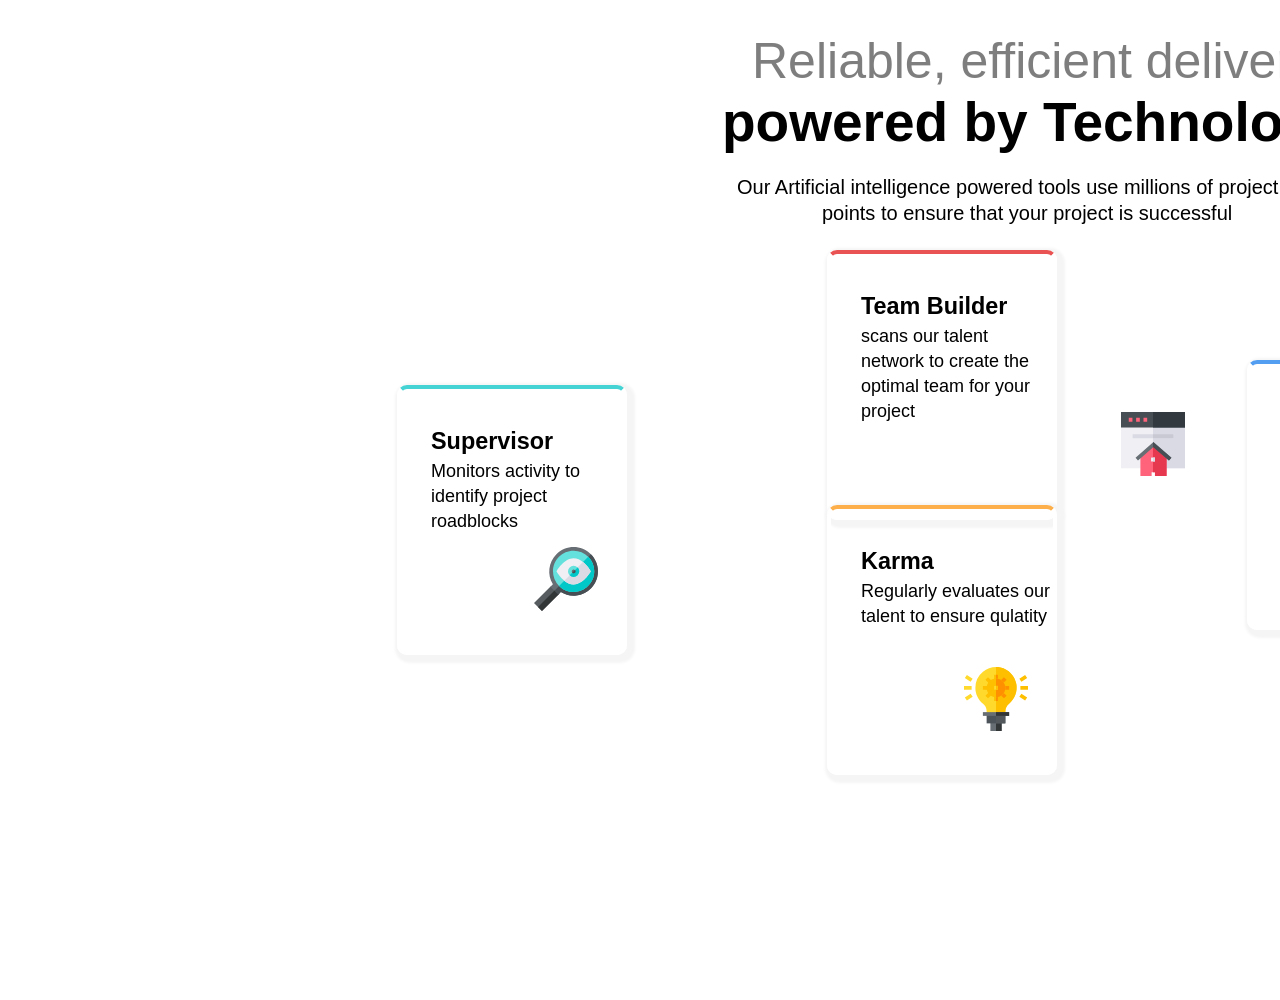
==== index.html @ bf48069d "Rename Four_card.html to index.html" ====
<html>

<head>
  <title>Four card feature section</title>
  <link rel="stylesheet" href="./Four_card.css">
</head>

<body>
  <section>
    <h1>Reliable, efficient delivery</h1>
    <h2>powered by Technology</h2> <br>
    <p>Our Artificial intelligence powered tools use millions of project data</p>
    <summary>points to ensure that your project is successful</summary>
    <div id="box1">
      <h3><br>Team Builder</h3>
      <p1>scans our talent network to create the optimal team for your project</p1><img src="./icon-team-builder.svg"
        alt="">
    </div>
    <div id="box2"><br>
      <h3>Supervisor</h3>
      <p2>Monitors activity to identify project roadblocks</p2><img src="./image copy.png" alt="">
    </div>
    <div id="box3"><br>
      <h3>Calculator</h3>
      <p3>Uses data from past projects to provide better delivery estimates</p3><img src="./image.png" alt="">
    </div>
    <div id="box4"><br>
      <h3>Karma</h3>
      <p4>Regularly evaluates our talent to ensure qulatity</p4><img src="./icon-karma.svg" alt="">
    </div>
  </section>
</body>

</html>
---- Four_card.css ----
*{
    margin: 0;
    padding: 0;
    box-sizing: border-box;
    font-family:Arial, Helvetica, sans-serif;
}
section{
    border: 2px solid white;
    height: 1000px;
    width: 1700px;
}
h1{
    padding-top: 30px;
    position: relative;
    left: 750px;
    font-size: 50px;
    font-weight: 5;
    opacity: 0.5;
}
h2{
    font-size: 55px;
    position: relative;
    left: 720px;
}
p{
    position: relative;
    left: 180px;
    display: flex;
    align-items: center;
    justify-content: center;
    font-size: 20px;
    line-height: 1.5;
}
summary{
    position: relative;
    left: 820px;
    font-size: 20px;
}

div{
    height: 30vh;
    width: 18vw;
    border: 1px solid;
    margin: 25px;
    border: 4px solid white;
    border-radius: 10px;
    box-shadow: 3px 3px 3px 5px whitesmoke;
    text-align: left;
    line-height: 35px;
    padding-left:  30px;
    font-size: 20px;
    font-weight: bolder;  

}
#box1{
    border-top-color: hsl(0, 78%, 62%);
    position: relative;
    left: 800px;
}
#box2{
    position: relative;
    left: 370px;
    bottom: 160px;
    border-top-color:hsl(180, 62%, 55%);
}
#box3{
    position: relative;
    bottom: 480px;
    left: 1220px;
    border-top-color:hsl(212, 86%, 64%);
}
#box4{
    position:relative;
    bottom: 630px;
    left: 800px;
    border-top-color:hsl(34, 97%, 64%);  
}
#box1 img{
    position: absolute;
    left: 290px;
    bottom: 40px;
}
#box2 img{
    position: absolute;
    bottom: 40px;
    right: 25px;
}
#box3 img{
    position: absolute;
    bottom: 40px;
    right: 25px;
}
#box4 img{
    position: absolute;
    bottom: 40px;
    right: 25px;
}
p1,p2,p3,p4{
    font-weight: lighter;
    font-size: 18px;
    line-height: 25px;
}
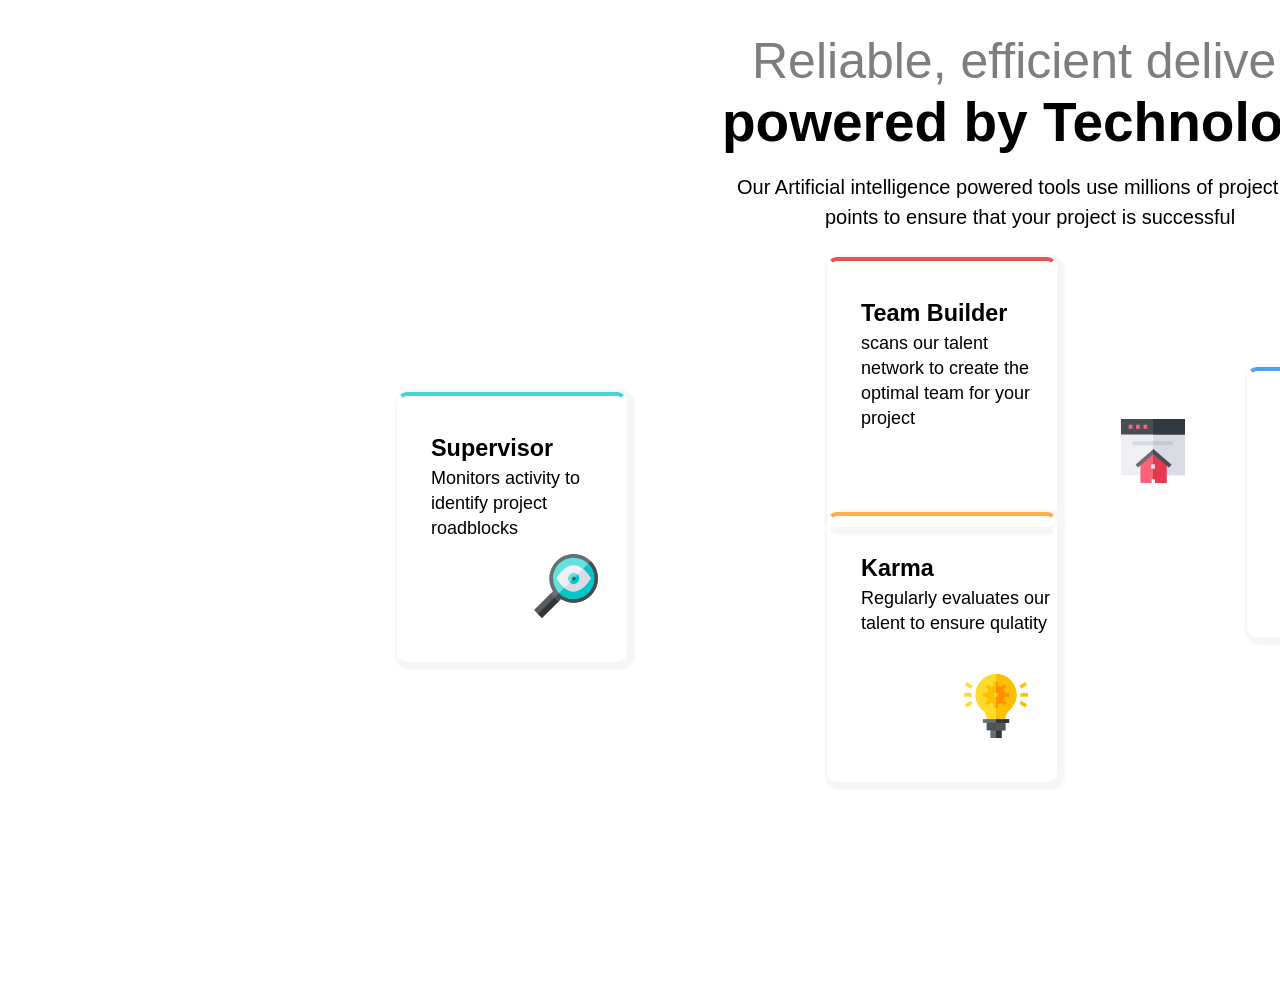
==== commit 788f0aab: "Refactor index.html for improved semantics Added main tag and improved structure for better semantic" ====
--- a/index.html
+++ b/index.html
@@ -1,4 +1,4 @@
-<html>
+<html lang="en">
 
 <head>
   <title>Four card feature section</title>
@@ -6,11 +6,12 @@
 </head>
 
 <body>
+  <main>
   <section>
     <h1>Reliable, efficient delivery</h1>
     <h2>powered by Technology</h2> <br>
     <p>Our Artificial intelligence powered tools use millions of project data</p>
-    <summary>points to ensure that your project is successful</summary>
+    <p>points to ensure that your project is successful</p>
     <div id="box1">
       <h3><br>Team Builder</h3>
       <p1>scans our talent network to create the optimal team for your project</p1><img src="./icon-team-builder.svg"
@@ -29,6 +30,7 @@
       <p4>Regularly evaluates our talent to ensure qulatity</p4><img src="./icon-karma.svg" alt="">
     </div>
   </section>
+  </main>
 </body>
 
 </html>
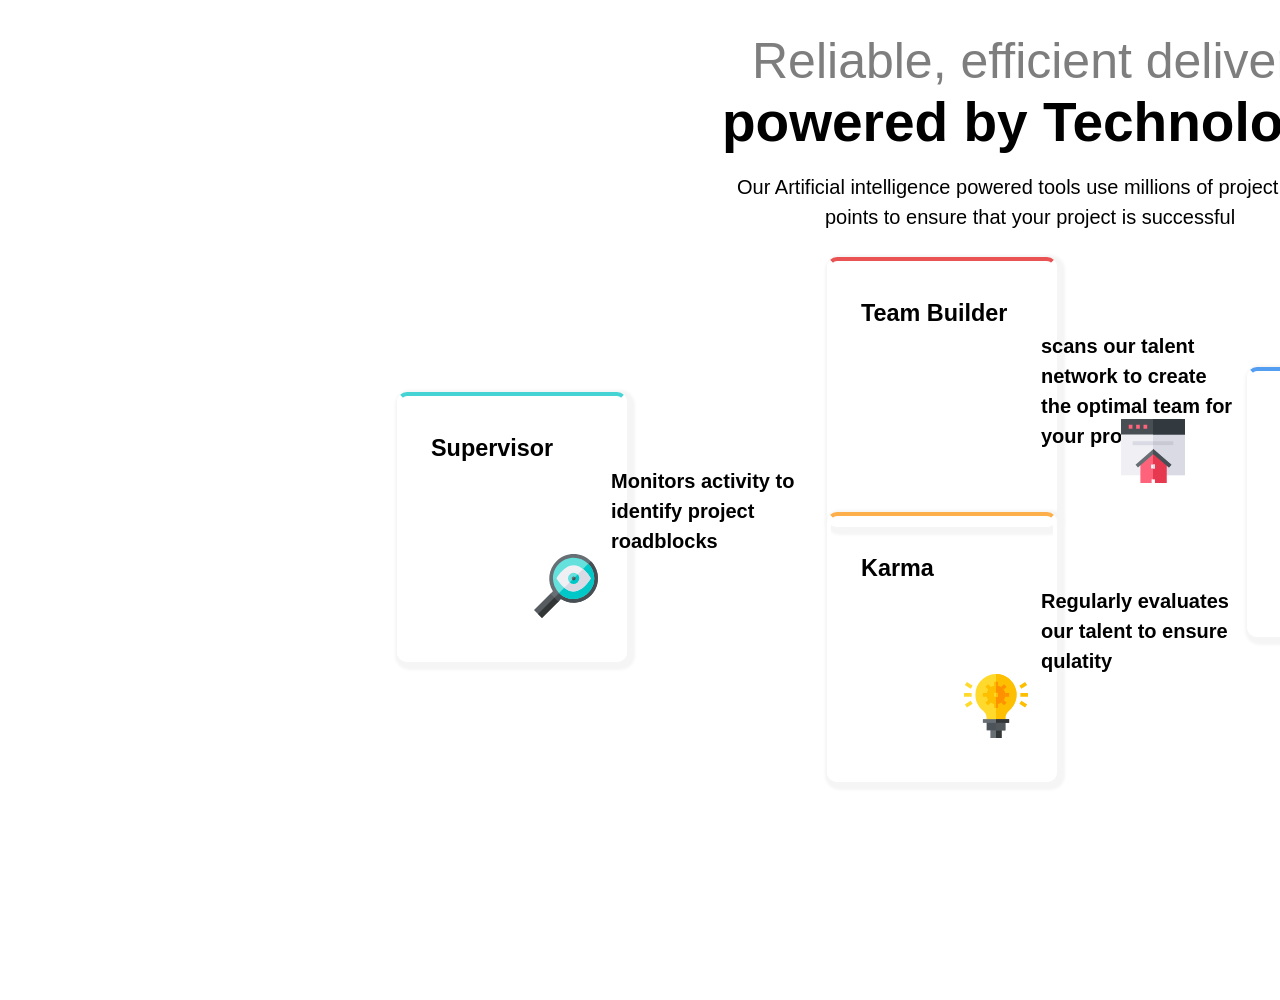
==== commit fe2adbf7: "Update index.html" ====
--- a/index.html
+++ b/index.html
@@ -12,22 +12,22 @@
     <h2>powered by Technology</h2> <br>
     <p>Our Artificial intelligence powered tools use millions of project data</p>
     <p>points to ensure that your project is successful</p>
-    <div id="box1">
+    <div class="box1">
       <h3><br>Team Builder</h3>
-      <p1>scans our talent network to create the optimal team for your project</p1><img src="./icon-team-builder.svg"
+      <p>scans our talent network to create the optimal team for your project</p><img src="./icon-team-builder.svg"
         alt="">
     </div>
-    <div id="box2"><br>
+    <div class="box2"><br>
       <h3>Supervisor</h3>
-      <p2>Monitors activity to identify project roadblocks</p2><img src="./image copy.png" alt="">
+      <p>Monitors activity to identify project roadblocks</p><img src="./image copy.png" alt="">
     </div>
-    <div id="box3"><br>
+    <div class="box3"><br>
       <h3>Calculator</h3>
-      <p3>Uses data from past projects to provide better delivery estimates</p3><img src="./image.png" alt="">
+      <p>Uses data from past projects to provide better delivery estimates</p><img src="./image.png" alt="">
     </div>
-    <div id="box4"><br>
+    <div class="box4"><br>
       <h3>Karma</h3>
-      <p4>Regularly evaluates our talent to ensure qulatity</p4><img src="./icon-karma.svg" alt="">
+      <p>Regularly evaluates our talent to ensure qulatity</p><img src="./icon-karma.svg" alt="">
     </div>
   </section>
   </main>
--- a/Four_card.css
+++ b/Four_card.css
@@ -40,7 +40,6 @@
 div{
     height: 30vh;
     width: 18vw;
-    border: 1px solid;
     margin: 25px;
     border: 4px solid white;
     border-radius: 10px;
@@ -52,45 +51,45 @@
     font-weight: bolder;  
 
 }
-#box1{
+.box1{
     border-top-color: hsl(0, 78%, 62%);
     position: relative;
     left: 800px;
 }
-#box2{
+.box2{
     position: relative;
     left: 370px;
     bottom: 160px;
     border-top-color:hsl(180, 62%, 55%);
 }
-#box3{
+.box3{
     position: relative;
     bottom: 480px;
     left: 1220px;
     border-top-color:hsl(212, 86%, 64%);
 }
-#box4{
+.box4{
     position:relative;
     bottom: 630px;
     left: 800px;
     border-top-color:hsl(34, 97%, 64%);  
 }
-#box1 img{
+.box1 img{
     position: absolute;
     left: 290px;
     bottom: 40px;
 }
-#box2 img{
+.box2 img{
     position: absolute;
     bottom: 40px;
     right: 25px;
 }
-#box3 img{
+.box3 img{
     position: absolute;
     bottom: 40px;
     right: 25px;
 }
-#box4 img{
+.box4 img{
     position: absolute;
     bottom: 40px;
     right: 25px;
@@ -99,4 +98,4 @@
     font-weight: lighter;
     font-size: 18px;
     line-height: 25px;
-}+}
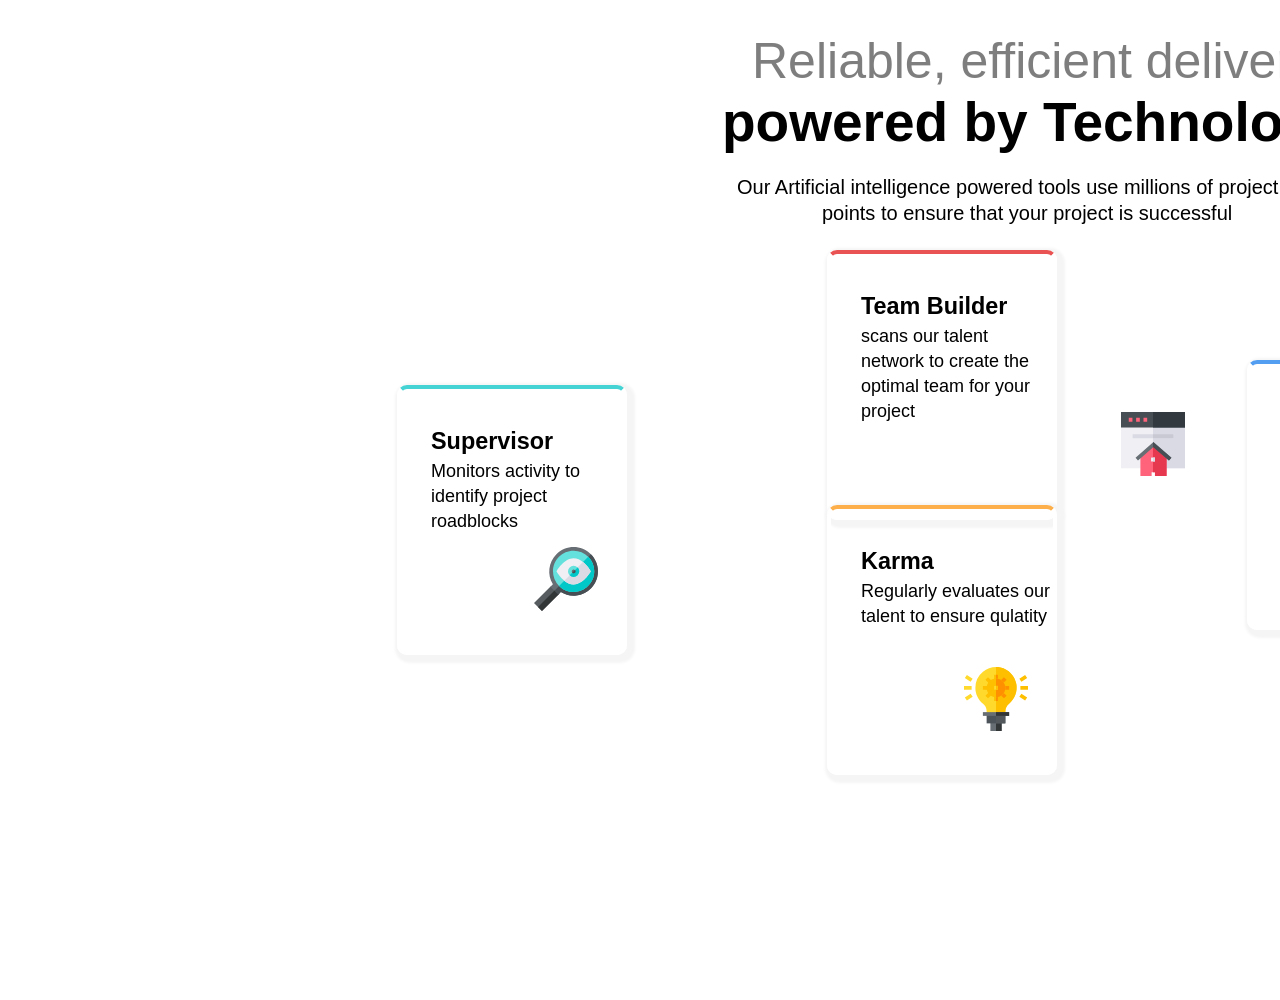
==== commit 346dc13c: "Modify HTML structure with new tags Changed <p> tags to <p1> and <summary> tags for content." ====
--- a/index.html
+++ b/index.html
@@ -10,8 +10,8 @@
   <section>
     <h1>Reliable, efficient delivery</h1>
     <h2>powered by Technology</h2> <br>
-    <p>Our Artificial intelligence powered tools use millions of project data</p>
-    <p>points to ensure that your project is successful</p>
+    <p1>Our Artificial intelligence powered tools use millions of project data</p1>
+    <summary>points to ensure that your project is successful</summary>
     <div class="box1">
       <h3><br>Team Builder</h3>
       <p>scans our talent network to create the optimal team for your project</p><img src="./icon-team-builder.svg"
--- a/Four_card.css
+++ b/Four_card.css
@@ -22,7 +22,7 @@
     position: relative;
     left: 720px;
 }
-p{
+p1{
     position: relative;
     left: 180px;
     display: flex;
@@ -94,7 +94,7 @@
     bottom: 40px;
     right: 25px;
 }
-p1,p2,p3,p4{
+p{
     font-weight: lighter;
     font-size: 18px;
     line-height: 25px;
